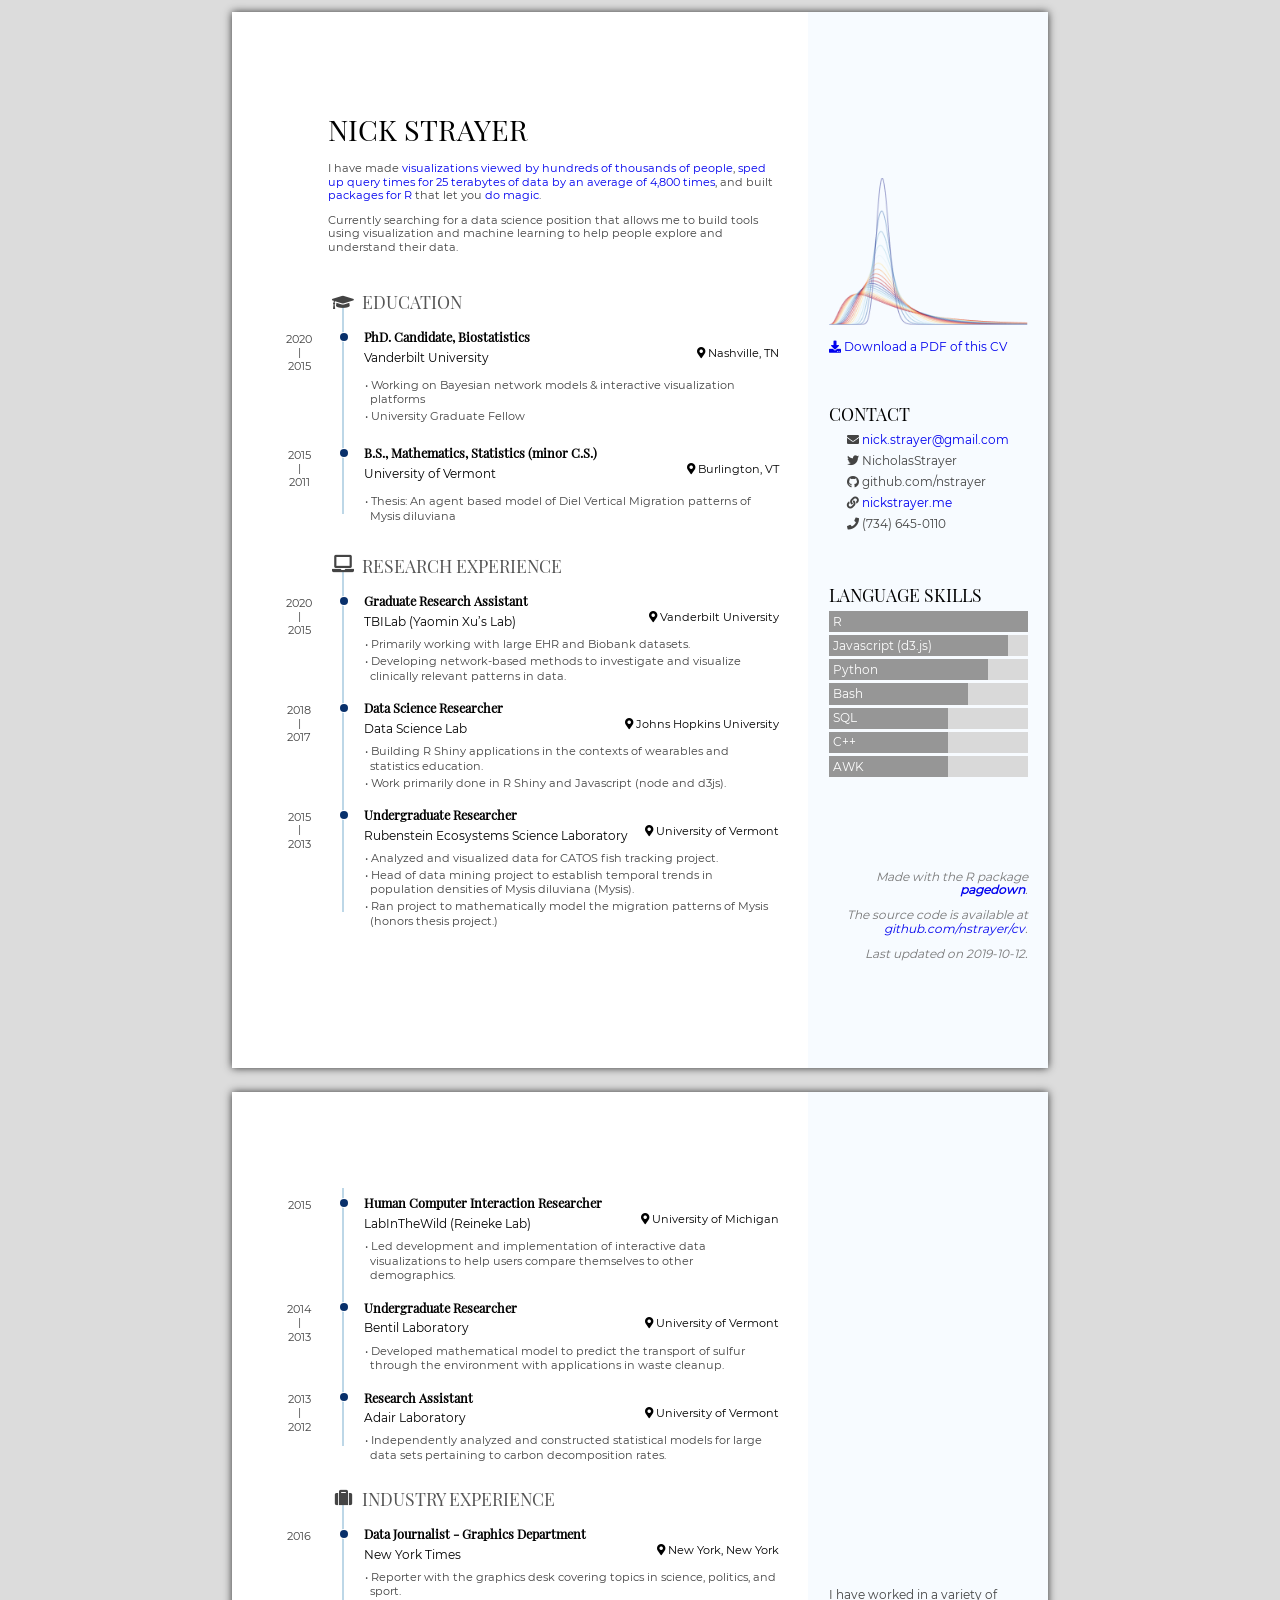
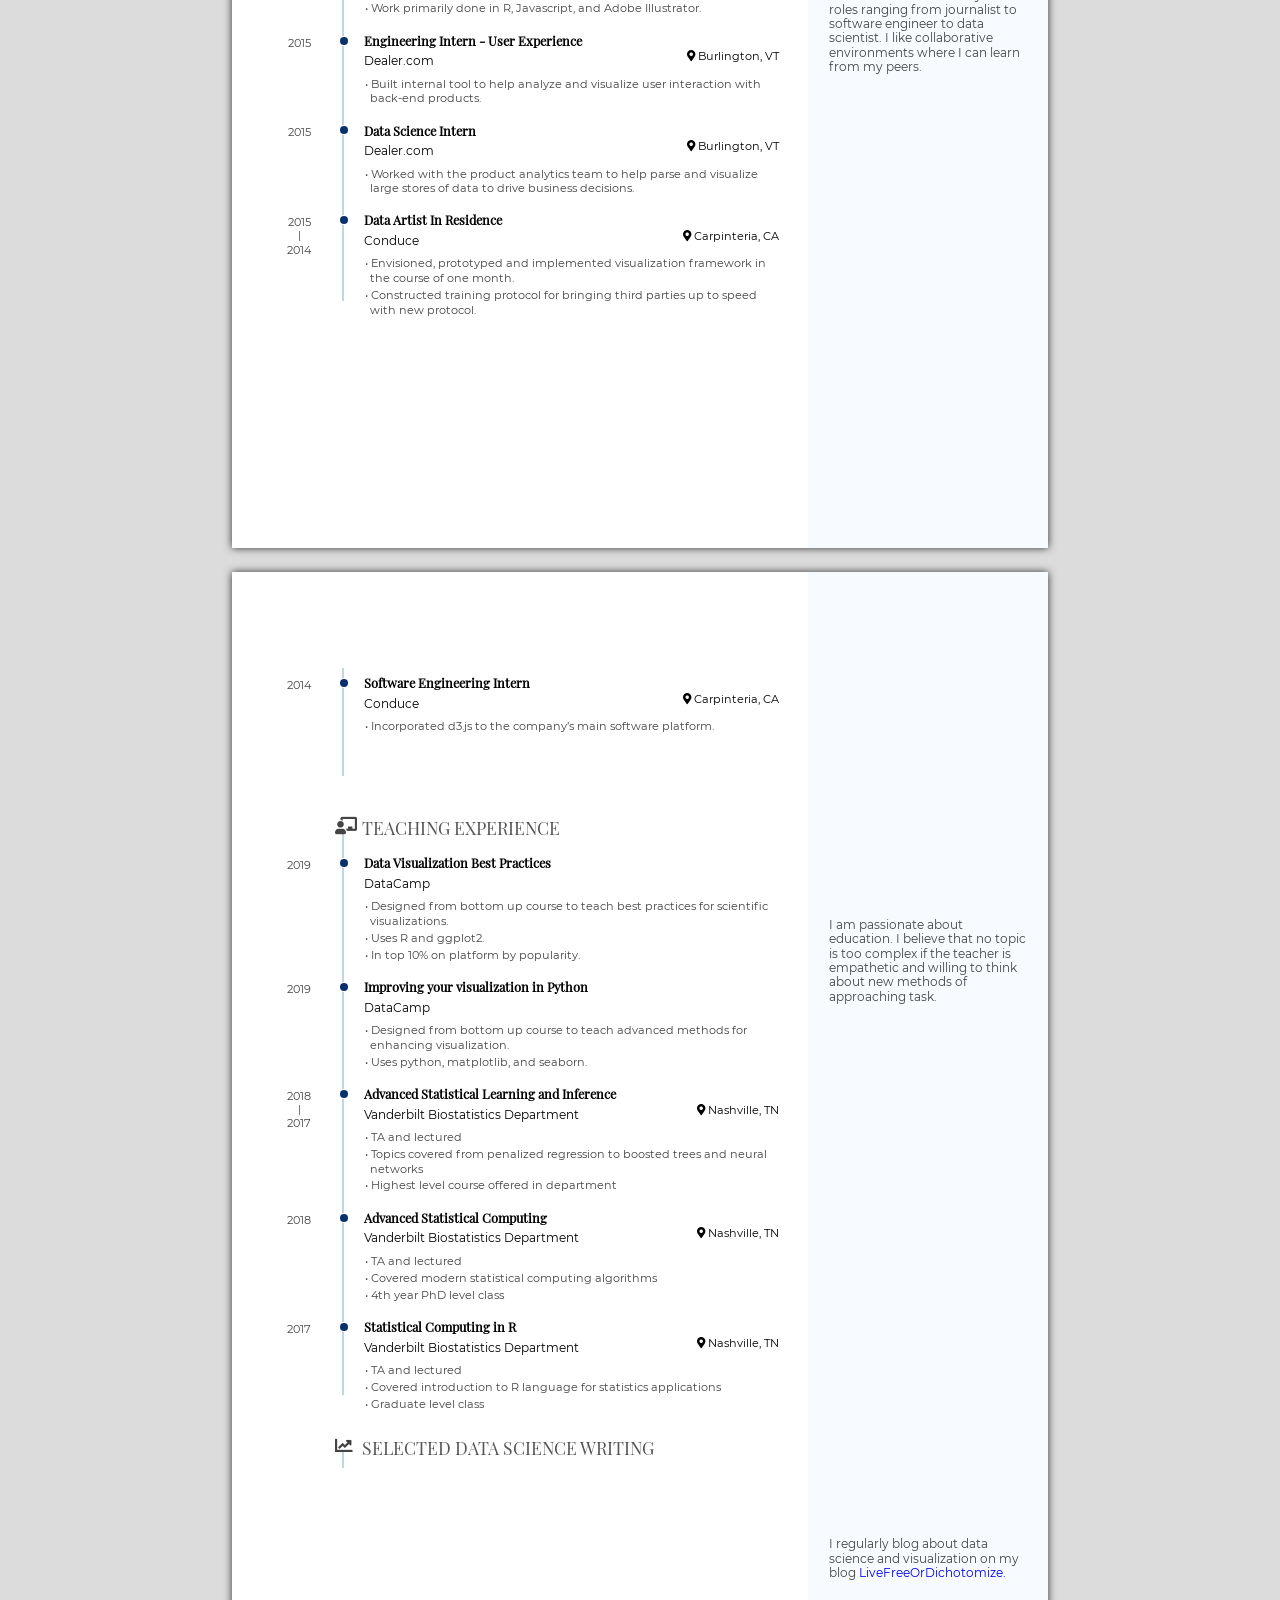
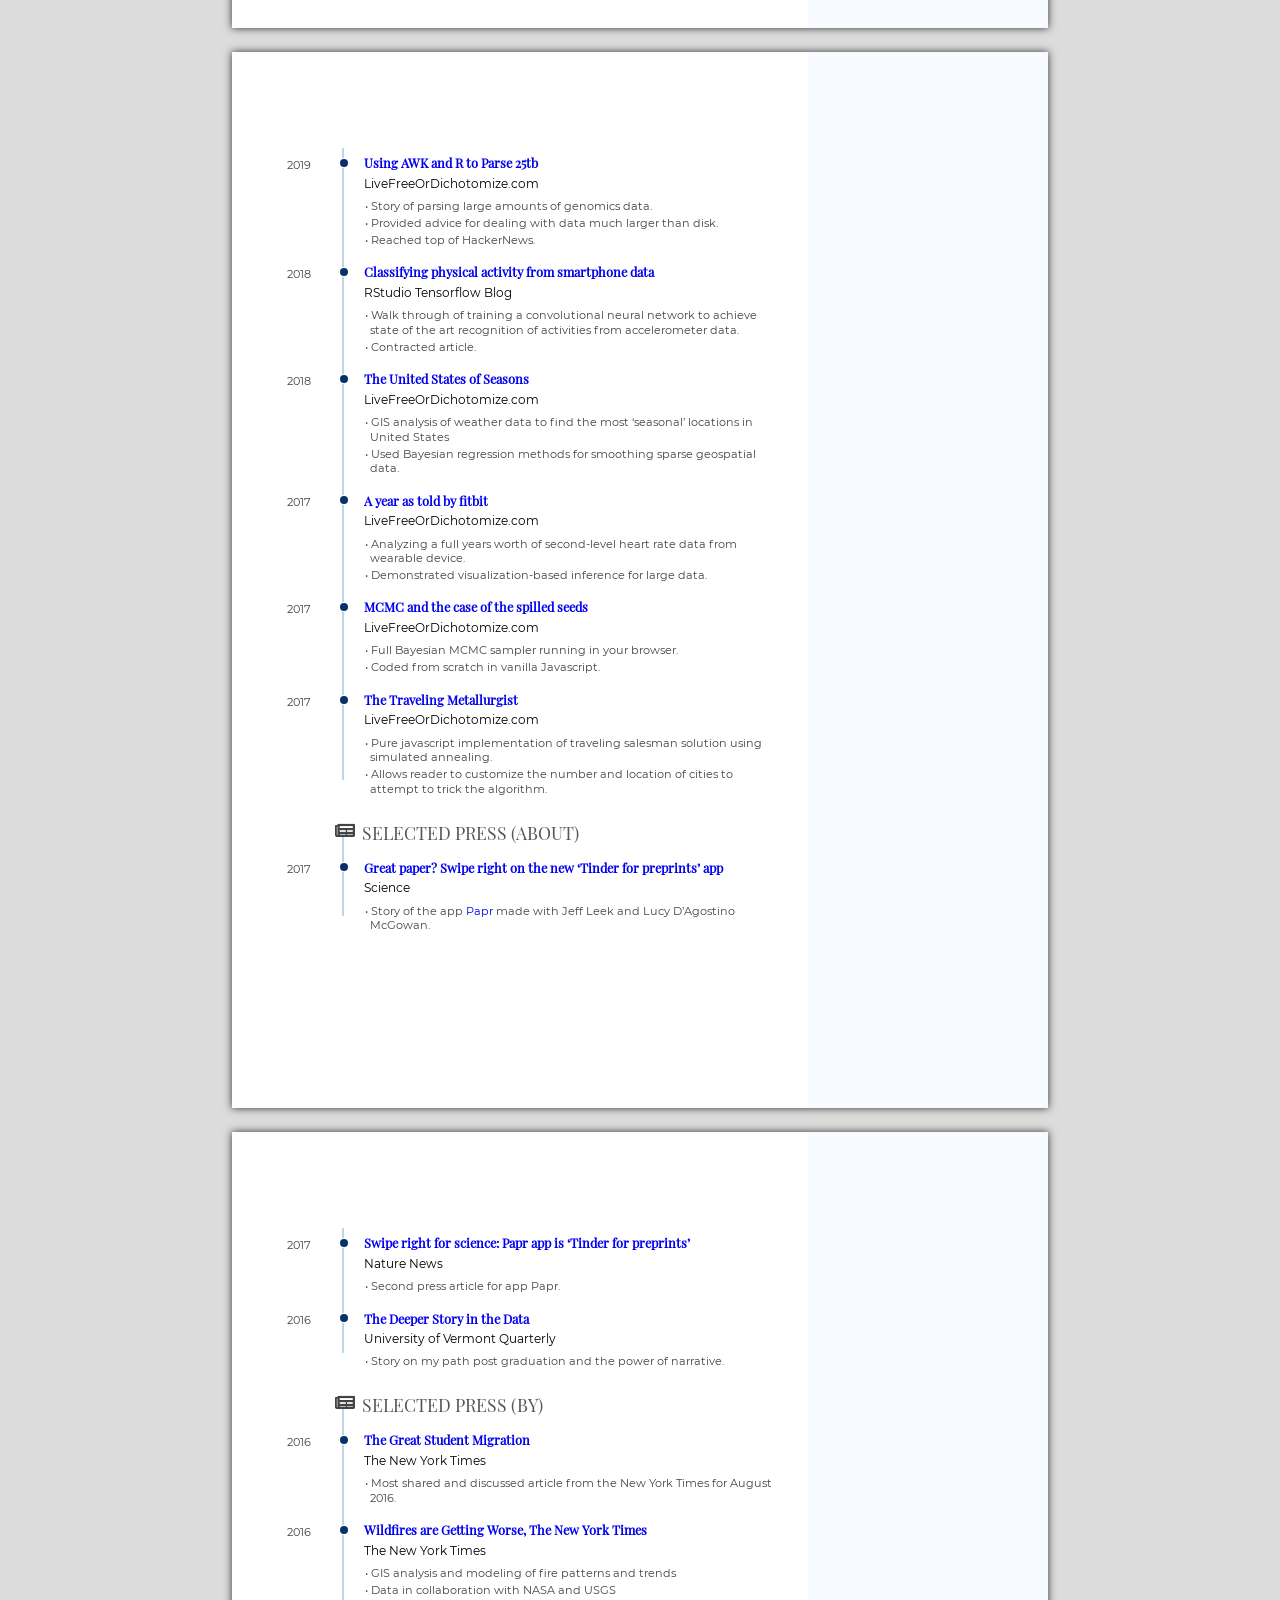
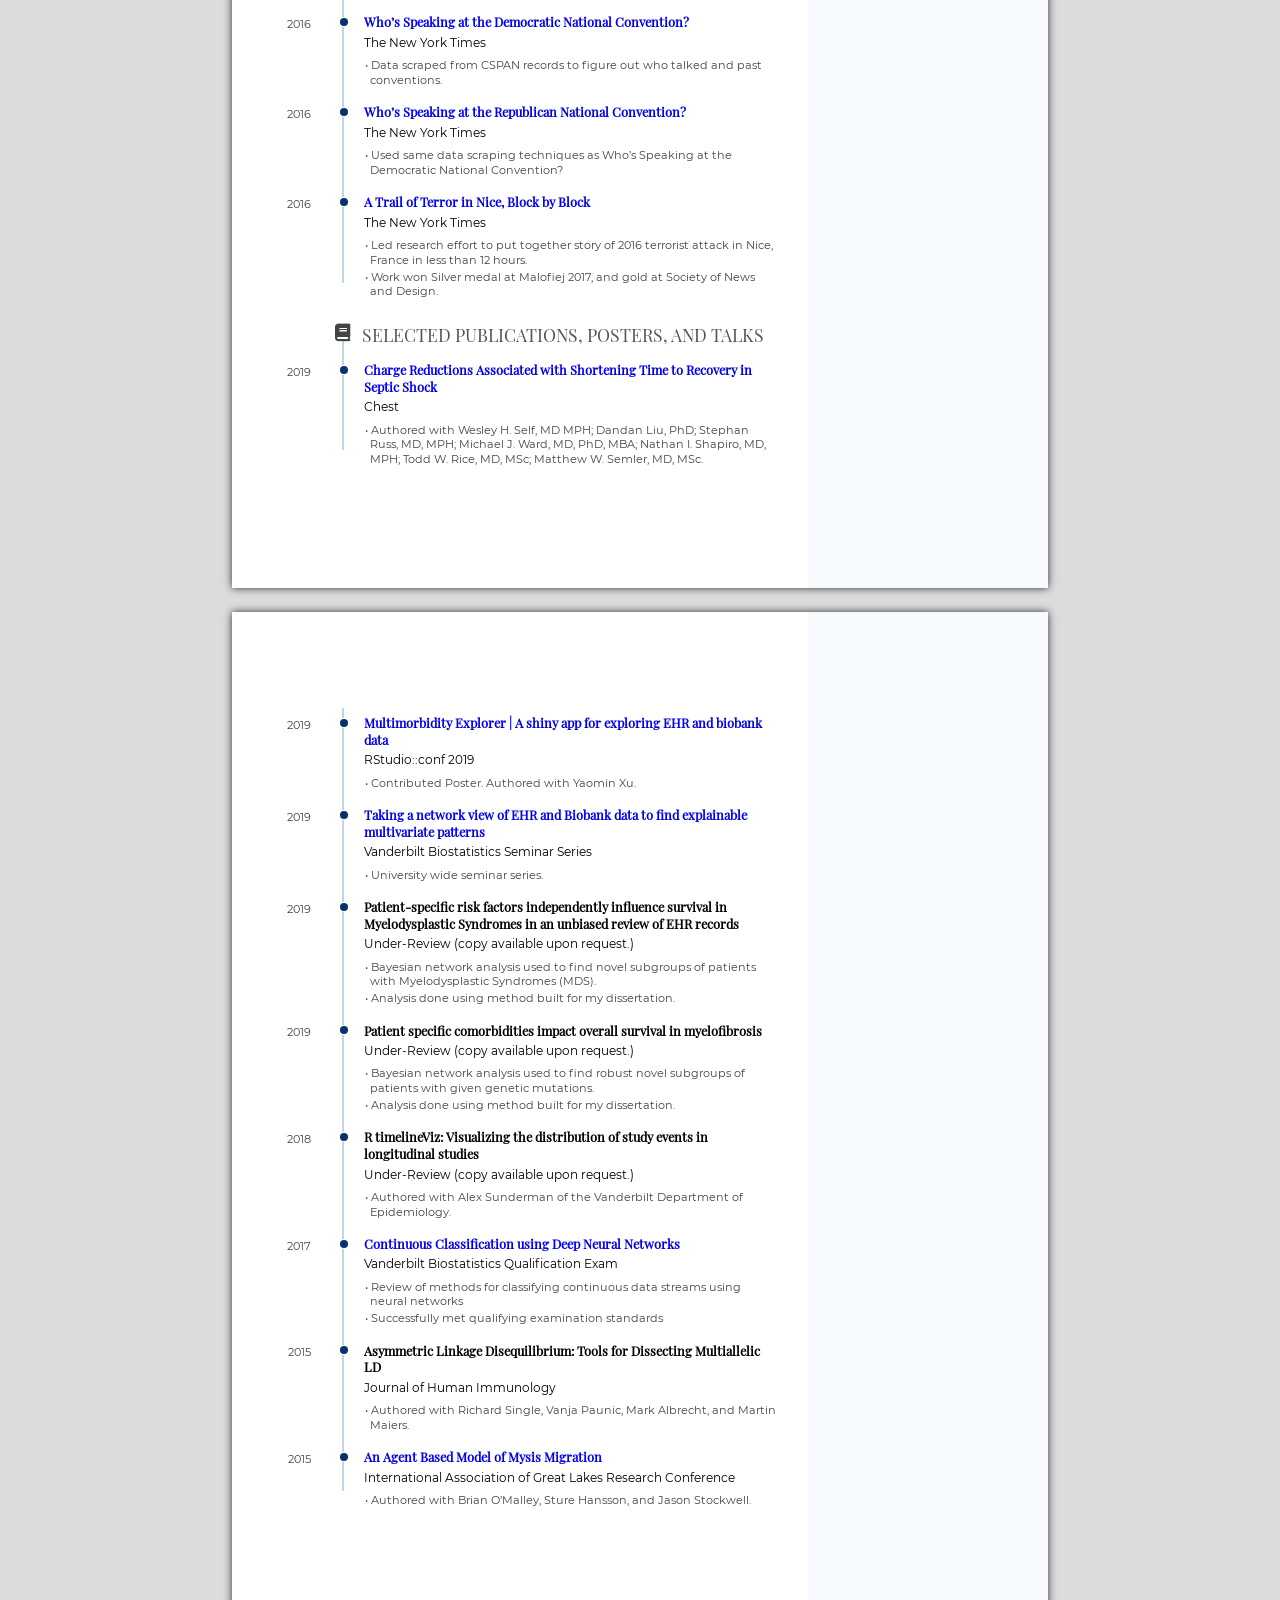
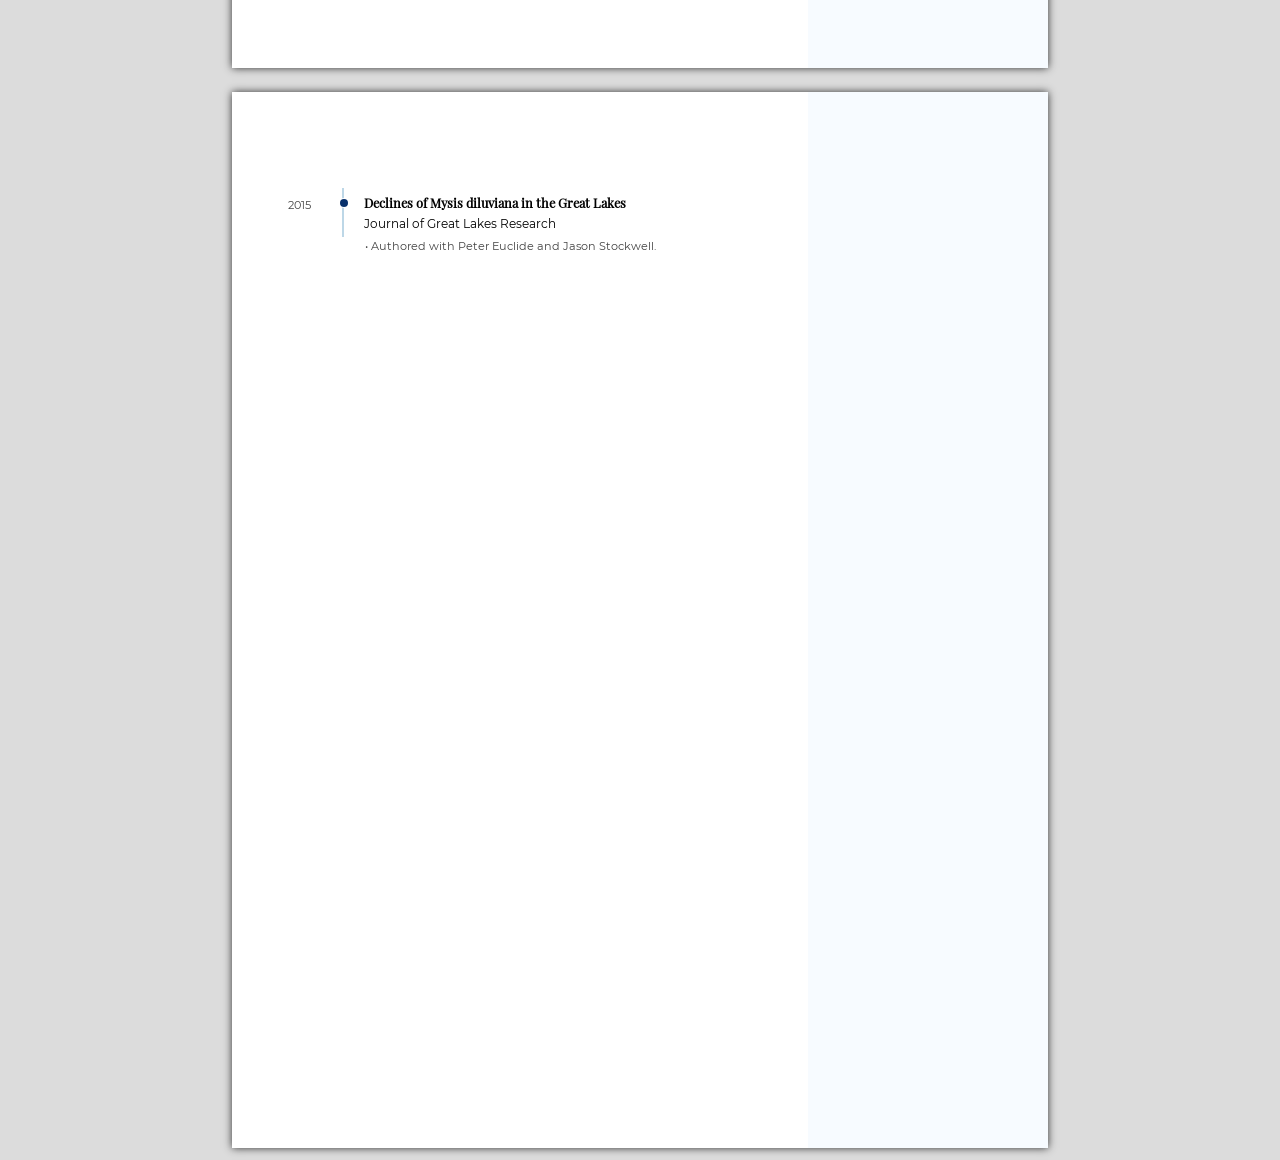
==== index.html @ a5affadc "Initial commit" ====
<!DOCTYPE html>
<html xmlns="http://www.w3.org/1999/xhtml">
  <head>
    <meta charset="utf-8" />
    <meta http-equiv="Content-Type" content="text/html; charset=utf-8" />
    <meta name="generator" content="pandoc" />
    <meta name="viewport" content="width=device-width, initial-scale=1">

    <meta name="author" content="Nick Strayer" />
    <meta name="date" content="2019-10-12" />
    <title>Nick Strayer’s CV</title>

        <style type="text/css">
.fa,.fab,.fal,.far,.fas{-moz-osx-font-smoothing:grayscale;-webkit-font-smoothing:antialiased;display:inline-block;font-style:normal;font-variant:normal;text-rendering:auto;line-height:1}.fa-lg{font-size:1.33333em;line-height:.75em;vertical-align:-.0667em}.fa-xs{font-size:.75em}.fa-sm{font-size:.875em}.fa-1x{font-size:1em}.fa-2x{font-size:2em}.fa-3x{font-size:3em}.fa-4x{font-size:4em}.fa-5x{font-size:5em}.fa-6x{font-size:6em}.fa-7x{font-size:7em}.fa-8x{font-size:8em}.fa-9x{font-size:9em}.fa-10x{font-size:10em}.fa-fw{text-align:center;width:1.25em}.fa-ul{list-style-type:none;margin-left:2.5em;padding-left:0}.fa-ul>li{position:relative}.fa-li{left:-2em;position:absolute;text-align:center;width:2em;line-height:inherit}.fa-border{border:.08em solid #eee;border-radius:.1em;padding:.2em .25em .15em}.fa-pull-left{float:left}.fa-pull-right{float:right}.fa.fa-pull-left,.fab.fa-pull-left,.fal.fa-pull-left,.far.fa-pull-left,.fas.fa-pull-left{margin-right:.3em}.fa.fa-pull-right,.fab.fa-pull-right,.fal.fa-pull-right,.far.fa-pull-right,.fas.fa-pull-right{margin-left:.3em}.fa-spin{animation:a 2s infinite linear}.fa-pulse{animation:a 1s infinite steps(8)}@keyframes a{0%{transform:rotate(0deg)}to{transform:rotate(1turn)}}.fa-rotate-90{-ms-filter:"progid:DXImageTransform.Microsoft.BasicImage(rotation=1)";transform:rotate(90deg)}.fa-rotate-180{-ms-filter:"progid:DXImageTransform.Microsoft.BasicImage(rotation=2)";transform:rotate(180deg)}.fa-rotate-270{-ms-filter:"progid:DXImageTransform.Microsoft.BasicImage(rotation=3)";transform:rotate(270deg)}.fa-flip-horizontal{-ms-filter:"progid:DXImageTransform.Microsoft.BasicImage(rotation=0, mirror=1)";transform:scaleX(-1)}.fa-flip-vertical{transform:scaleY(-1)}.fa-flip-horizontal.fa-flip-vertical,.fa-flip-vertical{-ms-filter:"progid:DXImageTransform.Microsoft.BasicImage(rotation=2, mirror=1)"}.fa-flip-horizontal.fa-flip-vertical{transform:scale(-1)}:root .fa-flip-horizontal,:root .fa-flip-vertical,:root .fa-rotate-90,:root .fa-rotate-180,:root .fa-rotate-270{-webkit-filter:none;filter:none}.fa-stack{display:inline-block;height:2em;line-height:2em;position:relative;vertical-align:middle;width:2em}.fa-stack-1x,.fa-stack-2x{left:0;position:absolute;text-align:center;width:100%}.fa-stack-1x{line-height:inherit}.fa-stack-2x{font-size:2em}.fa-inverse{color:#fff}.fa-500px:before{content:"\f26e"}.fa-accessible-icon:before{content:"\f368"}.fa-accusoft:before{content:"\f369"}.fa-address-book:before{content:"\f2b9"}.fa-address-card:before{content:"\f2bb"}.fa-adjust:before{content:"\f042"}.fa-adn:before{content:"\f170"}.fa-adversal:before{content:"\f36a"}.fa-affiliatetheme:before{content:"\f36b"}.fa-algolia:before{content:"\f36c"}.fa-align-center:before{content:"\f037"}.fa-align-justify:before{content:"\f039"}.fa-align-left:before{content:"\f036"}.fa-align-right:before{content:"\f038"}.fa-allergies:before{content:"\f461"}.fa-amazon:before{content:"\f270"}.fa-amazon-pay:before{content:"\f42c"}.fa-ambulance:before{content:"\f0f9"}.fa-american-sign-language-interpreting:before{content:"\f2a3"}.fa-amilia:before{content:"\f36d"}.fa-anchor:before{content:"\f13d"}.fa-android:before{content:"\f17b"}.fa-angellist:before{content:"\f209"}.fa-angle-double-down:before{content:"\f103"}.fa-angle-double-left:before{content:"\f100"}.fa-angle-double-right:before{content:"\f101"}.fa-angle-double-up:before{content:"\f102"}.fa-angle-down:before{content:"\f107"}.fa-angle-left:before{content:"\f104"}.fa-angle-right:before{content:"\f105"}.fa-angle-up:before{content:"\f106"}.fa-angry:before{content:"\f556"}.fa-angrycreative:before{content:"\f36e"}.fa-angular:before{content:"\f420"}.fa-app-store:before{content:"\f36f"}.fa-app-store-ios:before{content:"\f370"}.fa-apper:before{content:"\f371"}.fa-apple:before{content:"\f179"}.fa-apple-pay:before{content:"\f415"}.fa-archive:before{content:"\f187"}.fa-archway:before{content:"\f557"}.fa-arrow-alt-circle-down:before{content:"\f358"}.fa-arrow-alt-circle-left:before{content:"\f359"}.fa-arrow-alt-circle-right:before{content:"\f35a"}.fa-arrow-alt-circle-up:before{content:"\f35b"}.fa-arrow-circle-down:before{content:"\f0ab"}.fa-arrow-circle-left:before{content:"\f0a8"}.fa-arrow-circle-right:before{content:"\f0a9"}.fa-arrow-circle-up:before{content:"\f0aa"}.fa-arrow-down:before{content:"\f063"}.fa-arrow-left:before{content:"\f060"}.fa-arrow-right:before{content:"\f061"}.fa-arrow-up:before{content:"\f062"}.fa-arrows-alt:before{content:"\f0b2"}.fa-arrows-alt-h:before{content:"\f337"}.fa-arrows-alt-v:before{content:"\f338"}.fa-assistive-listening-systems:before{content:"\f2a2"}.fa-asterisk:before{content:"\f069"}.fa-asymmetrik:before{content:"\f372"}.fa-at:before{content:"\f1fa"}.fa-atlas:before{content:"\f558"}.fa-audible:before{content:"\f373"}.fa-audio-description:before{content:"\f29e"}.fa-autoprefixer:before{content:"\f41c"}.fa-avianex:before{content:"\f374"}.fa-aviato:before{content:"\f421"}.fa-award:before{content:"\f559"}.fa-aws:before{content:"\f375"}.fa-backspace:before{content:"\f55a"}.fa-backward:before{content:"\f04a"}.fa-balance-scale:before{content:"\f24e"}.fa-ban:before{content:"\f05e"}.fa-band-aid:before{content:"\f462"}.fa-bandcamp:before{content:"\f2d5"}.fa-barcode:before{content:"\f02a"}.fa-bars:before{content:"\f0c9"}.fa-baseball-ball:before{content:"\f433"}.fa-basketball-ball:before{content:"\f434"}.fa-bath:before{content:"\f2cd"}.fa-battery-empty:before{content:"\f244"}.fa-battery-full:before{content:"\f240"}.fa-battery-half:before{content:"\f242"}.fa-battery-quarter:before{content:"\f243"}.fa-battery-three-quarters:before{content:"\f241"}.fa-bed:before{content:"\f236"}.fa-beer:before{content:"\f0fc"}.fa-behance:before{content:"\f1b4"}.fa-behance-square:before{content:"\f1b5"}.fa-bell:before{content:"\f0f3"}.fa-bell-slash:before{content:"\f1f6"}.fa-bezier-curve:before{content:"\f55b"}.fa-bicycle:before{content:"\f206"}.fa-bimobject:before{content:"\f378"}.fa-binoculars:before{content:"\f1e5"}.fa-birthday-cake:before{content:"\f1fd"}.fa-bitbucket:before{content:"\f171"}.fa-bitcoin:before{content:"\f379"}.fa-bity:before{content:"\f37a"}.fa-black-tie:before{content:"\f27e"}.fa-blackberry:before{content:"\f37b"}.fa-blender:before{content:"\f517"}.fa-blind:before{content:"\f29d"}.fa-blogger:before{content:"\f37c"}.fa-blogger-b:before{content:"\f37d"}.fa-bluetooth:before{content:"\f293"}.fa-bluetooth-b:before{content:"\f294"}.fa-bold:before{content:"\f032"}.fa-bolt:before{content:"\f0e7"}.fa-bomb:before{content:"\f1e2"}.fa-bong:before{content:"\f55c"}.fa-book:before{content:"\f02d"}.fa-book-open:before{content:"\f518"}.fa-bookmark:before{content:"\f02e"}.fa-bowling-ball:before{content:"\f436"}.fa-box:before{content:"\f466"}.fa-box-open:before{content:"\f49e"}.fa-boxes:before{content:"\f468"}.fa-braille:before{content:"\f2a1"}.fa-briefcase:before{content:"\f0b1"}.fa-briefcase-medical:before{content:"\f469"}.fa-broadcast-tower:before{content:"\f519"}.fa-broom:before{content:"\f51a"}.fa-brush:before{content:"\f55d"}.fa-btc:before{content:"\f15a"}.fa-bug:before{content:"\f188"}.fa-building:before{content:"\f1ad"}.fa-bullhorn:before{content:"\f0a1"}.fa-bullseye:before{content:"\f140"}.fa-burn:before{content:"\f46a"}.fa-buromobelexperte:before{content:"\f37f"}.fa-bus:before{content:"\f207"}.fa-bus-alt:before{content:"\f55e"}.fa-buysellads:before{content:"\f20d"}.fa-calculator:before{content:"\f1ec"}.fa-calendar:before{content:"\f133"}.fa-calendar-alt:before{content:"\f073"}.fa-calendar-check:before{content:"\f274"}.fa-calendar-minus:before{content:"\f272"}.fa-calendar-plus:before{content:"\f271"}.fa-calendar-times:before{content:"\f273"}.fa-camera:before{content:"\f030"}.fa-camera-retro:before{content:"\f083"}.fa-cannabis:before{content:"\f55f"}.fa-capsules:before{content:"\f46b"}.fa-car:before{content:"\f1b9"}.fa-caret-down:before{content:"\f0d7"}.fa-caret-left:before{content:"\f0d9"}.fa-caret-right:before{content:"\f0da"}.fa-caret-square-down:before{content:"\f150"}.fa-caret-square-left:before{content:"\f191"}.fa-caret-square-right:before{content:"\f152"}.fa-caret-square-up:before{content:"\f151"}.fa-caret-up:before{content:"\f0d8"}.fa-cart-arrow-down:before{content:"\f218"}.fa-cart-plus:before{content:"\f217"}.fa-cc-amazon-pay:before{content:"\f42d"}.fa-cc-amex:before{content:"\f1f3"}.fa-cc-apple-pay:before{content:"\f416"}.fa-cc-diners-club:before{content:"\f24c"}.fa-cc-discover:before{content:"\f1f2"}.fa-cc-jcb:before{content:"\f24b"}.fa-cc-mastercard:before{content:"\f1f1"}.fa-cc-paypal:before{content:"\f1f4"}.fa-cc-stripe:before{content:"\f1f5"}.fa-cc-visa:before{content:"\f1f0"}.fa-centercode:before{content:"\f380"}.fa-certificate:before{content:"\f0a3"}.fa-chalkboard:before{content:"\f51b"}.fa-chalkboard-teacher:before{content:"\f51c"}.fa-chart-area:before{content:"\f1fe"}.fa-chart-bar:before{content:"\f080"}.fa-chart-line:before{content:"\f201"}.fa-chart-pie:before{content:"\f200"}.fa-check:before{content:"\f00c"}.fa-check-circle:before{content:"\f058"}.fa-check-double:before{content:"\f560"}.fa-check-square:before{content:"\f14a"}.fa-chess:before{content:"\f439"}.fa-chess-bishop:before{content:"\f43a"}.fa-chess-board:before{content:"\f43c"}.fa-chess-king:before{content:"\f43f"}.fa-chess-knight:before{content:"\f441"}.fa-chess-pawn:before{content:"\f443"}.fa-chess-queen:before{content:"\f445"}.fa-chess-rook:before{content:"\f447"}.fa-chevron-circle-down:before{content:"\f13a"}.fa-chevron-circle-left:before{content:"\f137"}.fa-chevron-circle-right:before{content:"\f138"}.fa-chevron-circle-up:before{content:"\f139"}.fa-chevron-down:before{content:"\f078"}.fa-chevron-left:before{content:"\f053"}.fa-chevron-right:before{content:"\f054"}.fa-chevron-up:before{content:"\f077"}.fa-child:before{content:"\f1ae"}.fa-chrome:before{content:"\f268"}.fa-church:before{content:"\f51d"}.fa-circle:before{content:"\f111"}.fa-circle-notch:before{content:"\f1ce"}.fa-clipboard:before{content:"\f328"}.fa-clipboard-check:before{content:"\f46c"}.fa-clipboard-list:before{content:"\f46d"}.fa-clock:before{content:"\f017"}.fa-clone:before{content:"\f24d"}.fa-closed-captioning:before{content:"\f20a"}.fa-cloud:before{content:"\f0c2"}.fa-cloud-download-alt:before{content:"\f381"}.fa-cloud-upload-alt:before{content:"\f382"}.fa-cloudscale:before{content:"\f383"}.fa-cloudsmith:before{content:"\f384"}.fa-cloudversify:before{content:"\f385"}.fa-cocktail:before{content:"\f561"}.fa-code:before{content:"\f121"}.fa-code-branch:before{content:"\f126"}.fa-codepen:before{content:"\f1cb"}.fa-codiepie:before{content:"\f284"}.fa-coffee:before{content:"\f0f4"}.fa-cog:before{content:"\f013"}.fa-cogs:before{content:"\f085"}.fa-coins:before{content:"\f51e"}.fa-columns:before{content:"\f0db"}.fa-comment:before{content:"\f075"}.fa-comment-alt:before{content:"\f27a"}.fa-comment-dots:before{content:"\f4ad"}.fa-comment-slash:before{content:"\f4b3"}.fa-comments:before{content:"\f086"}.fa-compact-disc:before{content:"\f51f"}.fa-compass:before{content:"\f14e"}.fa-compress:before{content:"\f066"}.fa-concierge-bell:before{content:"\f562"}.fa-connectdevelop:before{content:"\f20e"}.fa-contao:before{content:"\f26d"}.fa-cookie:before{content:"\f563"}.fa-cookie-bite:before{content:"\f564"}.fa-copy:before{content:"\f0c5"}.fa-copyright:before{content:"\f1f9"}.fa-couch:before{content:"\f4b8"}.fa-cpanel:before{content:"\f388"}.fa-creative-commons:before{content:"\f25e"}.fa-creative-commons-by:before{content:"\f4e7"}.fa-creative-commons-nc:before{content:"\f4e8"}.fa-creative-commons-nc-eu:before{content:"\f4e9"}.fa-creative-commons-nc-jp:before{content:"\f4ea"}.fa-creative-commons-nd:before{content:"\f4eb"}.fa-creative-commons-pd:before{content:"\f4ec"}.fa-creative-commons-pd-alt:before{content:"\f4ed"}.fa-creative-commons-remix:before{content:"\f4ee"}.fa-creative-commons-sa:before{content:"\f4ef"}.fa-creative-commons-sampling:before{content:"\f4f0"}.fa-creative-commons-sampling-plus:before{content:"\f4f1"}.fa-creative-commons-share:before{content:"\f4f2"}.fa-credit-card:before{content:"\f09d"}.fa-crop:before{content:"\f125"}.fa-crop-alt:before{content:"\f565"}.fa-crosshairs:before{content:"\f05b"}.fa-crow:before{content:"\f520"}.fa-crown:before{content:"\f521"}.fa-css3:before{content:"\f13c"}.fa-css3-alt:before{content:"\f38b"}.fa-cube:before{content:"\f1b2"}.fa-cubes:before{content:"\f1b3"}.fa-cut:before{content:"\f0c4"}.fa-cuttlefish:before{content:"\f38c"}.fa-d-and-d:before{content:"\f38d"}.fa-dashcube:before{content:"\f210"}.fa-database:before{content:"\f1c0"}.fa-deaf:before{content:"\f2a4"}.fa-delicious:before{content:"\f1a5"}.fa-deploydog:before{content:"\f38e"}.fa-deskpro:before{content:"\f38f"}.fa-desktop:before{content:"\f108"}.fa-deviantart:before{content:"\f1bd"}.fa-diagnoses:before{content:"\f470"}.fa-dice:before{content:"\f522"}.fa-dice-five:before{content:"\f523"}.fa-dice-four:before{content:"\f524"}.fa-dice-one:before{content:"\f525"}.fa-dice-six:before{content:"\f526"}.fa-dice-three:before{content:"\f527"}.fa-dice-two:before{content:"\f528"}.fa-digg:before{content:"\f1a6"}.fa-digital-ocean:before{content:"\f391"}.fa-digital-tachograph:before{content:"\f566"}.fa-discord:before{content:"\f392"}.fa-discourse:before{content:"\f393"}.fa-divide:before{content:"\f529"}.fa-dizzy:before{content:"\f567"}.fa-dna:before{content:"\f471"}.fa-dochub:before{content:"\f394"}.fa-docker:before{content:"\f395"}.fa-dollar-sign:before{content:"\f155"}.fa-dolly:before{content:"\f472"}.fa-dolly-flatbed:before{content:"\f474"}.fa-donate:before{content:"\f4b9"}.fa-door-closed:before{content:"\f52a"}.fa-door-open:before{content:"\f52b"}.fa-dot-circle:before{content:"\f192"}.fa-dove:before{content:"\f4ba"}.fa-download:before{content:"\f019"}.fa-draft2digital:before{content:"\f396"}.fa-drafting-compass:before{content:"\f568"}.fa-dribbble:before{content:"\f17d"}.fa-dribbble-square:before{content:"\f397"}.fa-dropbox:before{content:"\f16b"}.fa-drum:before{content:"\f569"}.fa-drum-steelpan:before{content:"\f56a"}.fa-drupal:before{content:"\f1a9"}.fa-dumbbell:before{content:"\f44b"}.fa-dyalog:before{content:"\f399"}.fa-earlybirds:before{content:"\f39a"}.fa-ebay:before{content:"\f4f4"}.fa-edge:before{content:"\f282"}.fa-edit:before{content:"\f044"}.fa-eject:before{content:"\f052"}.fa-elementor:before{content:"\f430"}.fa-ellipsis-h:before{content:"\f141"}.fa-ellipsis-v:before{content:"\f142"}.fa-ember:before{content:"\f423"}.fa-empire:before{content:"\f1d1"}.fa-envelope:before{content:"\f0e0"}.fa-envelope-open:before{content:"\f2b6"}.fa-envelope-square:before{content:"\f199"}.fa-envira:before{content:"\f299"}.fa-equals:before{content:"\f52c"}.fa-eraser:before{content:"\f12d"}.fa-erlang:before{content:"\f39d"}.fa-ethereum:before{content:"\f42e"}.fa-etsy:before{content:"\f2d7"}.fa-euro-sign:before{content:"\f153"}.fa-exchange-alt:before{content:"\f362"}.fa-exclamation:before{content:"\f12a"}.fa-exclamation-circle:before{content:"\f06a"}.fa-exclamation-triangle:before{content:"\f071"}.fa-expand:before{content:"\f065"}.fa-expand-arrows-alt:before{content:"\f31e"}.fa-expeditedssl:before{content:"\f23e"}.fa-external-link-alt:before{content:"\f35d"}.fa-external-link-square-alt:before{content:"\f360"}.fa-eye:before{content:"\f06e"}.fa-eye-dropper:before{content:"\f1fb"}.fa-eye-slash:before{content:"\f070"}.fa-facebook:before{content:"\f09a"}.fa-facebook-f:before{content:"\f39e"}.fa-facebook-messenger:before{content:"\f39f"}.fa-facebook-square:before{content:"\f082"}.fa-fast-backward:before{content:"\f049"}.fa-fast-forward:before{content:"\f050"}.fa-fax:before{content:"\f1ac"}.fa-feather:before{content:"\f52d"}.fa-feather-alt:before{content:"\f56b"}.fa-female:before{content:"\f182"}.fa-fighter-jet:before{content:"\f0fb"}.fa-file:before{content:"\f15b"}.fa-file-alt:before{content:"\f15c"}.fa-file-archive:before{content:"\f1c6"}.fa-file-audio:before{content:"\f1c7"}.fa-file-code:before{content:"\f1c9"}.fa-file-contract:before{content:"\f56c"}.fa-file-download:before{content:"\f56d"}.fa-file-excel:before{content:"\f1c3"}.fa-file-export:before{content:"\f56e"}.fa-file-image:before{content:"\f1c5"}.fa-file-import:before{content:"\f56f"}.fa-file-invoice:before{content:"\f570"}.fa-file-invoice-dollar:before{content:"\f571"}.fa-file-medical:before{content:"\f477"}.fa-file-medical-alt:before{content:"\f478"}.fa-file-pdf:before{content:"\f1c1"}.fa-file-powerpoint:before{content:"\f1c4"}.fa-file-prescription:before{content:"\f572"}.fa-file-signature:before{content:"\f573"}.fa-file-upload:before{content:"\f574"}.fa-file-video:before{content:"\f1c8"}.fa-file-word:before{content:"\f1c2"}.fa-fill:before{content:"\f575"}.fa-fill-drip:before{content:"\f576"}.fa-film:before{content:"\f008"}.fa-filter:before{content:"\f0b0"}.fa-fingerprint:before{content:"\f577"}.fa-fire:before{content:"\f06d"}.fa-fire-extinguisher:before{content:"\f134"}.fa-firefox:before{content:"\f269"}.fa-first-aid:before{content:"\f479"}.fa-first-order:before{content:"\f2b0"}.fa-first-order-alt:before{content:"\f50a"}.fa-firstdraft:before{content:"\f3a1"}.fa-fish:before{content:"\f578"}.fa-flag:before{content:"\f024"}.fa-flag-checkered:before{content:"\f11e"}.fa-flask:before{content:"\f0c3"}.fa-flickr:before{content:"\f16e"}.fa-flipboard:before{content:"\f44d"}.fa-flushed:before{content:"\f579"}.fa-fly:before{content:"\f417"}.fa-folder:before{content:"\f07b"}.fa-folder-open:before{content:"\f07c"}.fa-font:before{content:"\f031"}.fa-font-awesome:before{content:"\f2b4"}.fa-font-awesome-alt:before{content:"\f35c"}.fa-font-awesome-flag:before{content:"\f425"}.fa-font-awesome-logo-full:before{content:"\f4e6"}.fa-fonticons:before{content:"\f280"}.fa-fonticons-fi:before{content:"\f3a2"}.fa-football-ball:before{content:"\f44e"}.fa-fort-awesome:before{content:"\f286"}.fa-fort-awesome-alt:before{content:"\f3a3"}.fa-forumbee:before{content:"\f211"}.fa-forward:before{content:"\f04e"}.fa-foursquare:before{content:"\f180"}.fa-free-code-camp:before{content:"\f2c5"}.fa-freebsd:before{content:"\f3a4"}.fa-frog:before{content:"\f52e"}.fa-frown:before{content:"\f119"}.fa-frown-open:before{content:"\f57a"}.fa-fulcrum:before{content:"\f50b"}.fa-futbol:before{content:"\f1e3"}.fa-galactic-republic:before{content:"\f50c"}.fa-galactic-senate:before{content:"\f50d"}.fa-gamepad:before{content:"\f11b"}.fa-gas-pump:before{content:"\f52f"}.fa-gavel:before{content:"\f0e3"}.fa-gem:before{content:"\f3a5"}.fa-genderless:before{content:"\f22d"}.fa-get-pocket:before{content:"\f265"}.fa-gg:before{content:"\f260"}.fa-gg-circle:before{content:"\f261"}.fa-gift:before{content:"\f06b"}.fa-git:before{content:"\f1d3"}.fa-git-square:before{content:"\f1d2"}.fa-github:before{content:"\f09b"}.fa-github-alt:before{content:"\f113"}.fa-github-square:before{content:"\f092"}.fa-gitkraken:before{content:"\f3a6"}.fa-gitlab:before{content:"\f296"}.fa-gitter:before{content:"\f426"}.fa-glass-martini:before{content:"\f000"}.fa-glass-martini-alt:before{content:"\f57b"}.fa-glasses:before{content:"\f530"}.fa-glide:before{content:"\f2a5"}.fa-glide-g:before{content:"\f2a6"}.fa-globe:before{content:"\f0ac"}.fa-globe-africa:before{content:"\f57c"}.fa-globe-americas:before{content:"\f57d"}.fa-globe-asia:before{content:"\f57e"}.fa-gofore:before{content:"\f3a7"}.fa-golf-ball:before{content:"\f450"}.fa-goodreads:before{content:"\f3a8"}.fa-goodreads-g:before{content:"\f3a9"}.fa-google:before{content:"\f1a0"}.fa-google-drive:before{content:"\f3aa"}.fa-google-play:before{content:"\f3ab"}.fa-google-plus:before{content:"\f2b3"}.fa-google-plus-g:before{content:"\f0d5"}.fa-google-plus-square:before{content:"\f0d4"}.fa-google-wallet:before{content:"\f1ee"}.fa-graduation-cap:before{content:"\f19d"}.fa-gratipay:before{content:"\f184"}.fa-grav:before{content:"\f2d6"}.fa-greater-than:before{content:"\f531"}.fa-greater-than-equal:before{content:"\f532"}.fa-grimace:before{content:"\f57f"}.fa-grin:before{content:"\f580"}.fa-grin-alt:before{content:"\f581"}.fa-grin-beam:before{content:"\f582"}.fa-grin-beam-sweat:before{content:"\f583"}.fa-grin-hearts:before{content:"\f584"}.fa-grin-squint:before{content:"\f585"}.fa-grin-squint-tears:before{content:"\f586"}.fa-grin-stars:before{content:"\f587"}.fa-grin-tears:before{content:"\f588"}.fa-grin-tongue:before{content:"\f589"}.fa-grin-tongue-squint:before{content:"\f58a"}.fa-grin-tongue-wink:before{content:"\f58b"}.fa-grin-wink:before{content:"\f58c"}.fa-grip-horizontal:before{content:"\f58d"}.fa-grip-vertical:before{content:"\f58e"}.fa-gripfire:before{content:"\f3ac"}.fa-grunt:before{content:"\f3ad"}.fa-gulp:before{content:"\f3ae"}.fa-h-square:before{content:"\f0fd"}.fa-hacker-news:before{content:"\f1d4"}.fa-hacker-news-square:before{content:"\f3af"}.fa-hand-holding:before{content:"\f4bd"}.fa-hand-holding-heart:before{content:"\f4be"}.fa-hand-holding-usd:before{content:"\f4c0"}.fa-hand-lizard:before{content:"\f258"}.fa-hand-paper:before{content:"\f256"}.fa-hand-peace:before{content:"\f25b"}.fa-hand-point-down:before{content:"\f0a7"}.fa-hand-point-left:before{content:"\f0a5"}.fa-hand-point-right:before{content:"\f0a4"}.fa-hand-point-up:before{content:"\f0a6"}.fa-hand-pointer:before{content:"\f25a"}.fa-hand-rock:before{content:"\f255"}.fa-hand-scissors:before{content:"\f257"}.fa-hand-spock:before{content:"\f259"}.fa-hands:before{content:"\f4c2"}.fa-hands-helping:before{content:"\f4c4"}.fa-handshake:before{content:"\f2b5"}.fa-hashtag:before{content:"\f292"}.fa-hdd:before{content:"\f0a0"}.fa-heading:before{content:"\f1dc"}.fa-headphones:before{content:"\f025"}.fa-headphones-alt:before{content:"\f58f"}.fa-headset:before{content:"\f590"}.fa-heart:before{content:"\f004"}.fa-heartbeat:before{content:"\f21e"}.fa-helicopter:before{content:"\f533"}.fa-highlighter:before{content:"\f591"}.fa-hips:before{content:"\f452"}.fa-hire-a-helper:before{content:"\f3b0"}.fa-history:before{content:"\f1da"}.fa-hockey-puck:before{content:"\f453"}.fa-home:before{content:"\f015"}.fa-hooli:before{content:"\f427"}.fa-hornbill:before{content:"\f592"}.fa-hospital:before{content:"\f0f8"}.fa-hospital-alt:before{content:"\f47d"}.fa-hospital-symbol:before{content:"\f47e"}.fa-hot-tub:before{content:"\f593"}.fa-hotel:before{content:"\f594"}.fa-hotjar:before{content:"\f3b1"}.fa-hourglass:before{content:"\f254"}.fa-hourglass-end:before{content:"\f253"}.fa-hourglass-half:before{content:"\f252"}.fa-hourglass-start:before{content:"\f251"}.fa-houzz:before{content:"\f27c"}.fa-html5:before{content:"\f13b"}.fa-hubspot:before{content:"\f3b2"}.fa-i-cursor:before{content:"\f246"}.fa-id-badge:before{content:"\f2c1"}.fa-id-card:before{content:"\f2c2"}.fa-id-card-alt:before{content:"\f47f"}.fa-image:before{content:"\f03e"}.fa-images:before{content:"\f302"}.fa-imdb:before{content:"\f2d8"}.fa-inbox:before{content:"\f01c"}.fa-indent:before{content:"\f03c"}.fa-industry:before{content:"\f275"}.fa-infinity:before{content:"\f534"}.fa-info:before{content:"\f129"}.fa-info-circle:before{content:"\f05a"}.fa-instagram:before{content:"\f16d"}.fa-internet-explorer:before{content:"\f26b"}.fa-ioxhost:before{content:"\f208"}.fa-italic:before{content:"\f033"}.fa-itunes:before{content:"\f3b4"}.fa-itunes-note:before{content:"\f3b5"}.fa-java:before{content:"\f4e4"}.fa-jedi-order:before{content:"\f50e"}.fa-jenkins:before{content:"\f3b6"}.fa-joget:before{content:"\f3b7"}.fa-joint:before{content:"\f595"}.fa-joomla:before{content:"\f1aa"}.fa-js:before{content:"\f3b8"}.fa-js-square:before{content:"\f3b9"}.fa-jsfiddle:before{content:"\f1cc"}.fa-key:before{content:"\f084"}.fa-keybase:before{content:"\f4f5"}.fa-keyboard:before{content:"\f11c"}.fa-keycdn:before{content:"\f3ba"}.fa-kickstarter:before{content:"\f3bb"}.fa-kickstarter-k:before{content:"\f3bc"}.fa-kiss:before{content:"\f596"}.fa-kiss-beam:before{content:"\f597"}.fa-kiss-wink-heart:before{content:"\f598"}.fa-kiwi-bird:before{content:"\f535"}.fa-korvue:before{content:"\f42f"}.fa-language:before{content:"\f1ab"}.fa-laptop:before{content:"\f109"}.fa-laravel:before{content:"\f3bd"}.fa-lastfm:before{content:"\f202"}.fa-lastfm-square:before{content:"\f203"}.fa-laugh:before{content:"\f599"}.fa-laugh-beam:before{content:"\f59a"}.fa-laugh-squint:before{content:"\f59b"}.fa-laugh-wink:before{content:"\f59c"}.fa-leaf:before{content:"\f06c"}.fa-leanpub:before{content:"\f212"}.fa-lemon:before{content:"\f094"}.fa-less:before{content:"\f41d"}.fa-less-than:before{content:"\f536"}.fa-less-than-equal:before{content:"\f537"}.fa-level-down-alt:before{content:"\f3be"}.fa-level-up-alt:before{content:"\f3bf"}.fa-life-ring:before{content:"\f1cd"}.fa-lightbulb:before{content:"\f0eb"}.fa-line:before{content:"\f3c0"}.fa-link:before{content:"\f0c1"}.fa-linkedin:before{content:"\f08c"}.fa-linkedin-in:before{content:"\f0e1"}.fa-linode:before{content:"\f2b8"}.fa-linux:before{content:"\f17c"}.fa-lira-sign:before{content:"\f195"}.fa-list:before{content:"\f03a"}.fa-list-alt:before{content:"\f022"}.fa-list-ol:before{content:"\f0cb"}.fa-list-ul:before{content:"\f0ca"}.fa-location-arrow:before{content:"\f124"}.fa-lock:before{content:"\f023"}.fa-lock-open:before{content:"\f3c1"}.fa-long-arrow-alt-down:before{content:"\f309"}.fa-long-arrow-alt-left:before{content:"\f30a"}.fa-long-arrow-alt-right:before{content:"\f30b"}.fa-long-arrow-alt-up:before{content:"\f30c"}.fa-low-vision:before{content:"\f2a8"}.fa-luggage-cart:before{content:"\f59d"}.fa-lyft:before{content:"\f3c3"}.fa-magento:before{content:"\f3c4"}.fa-magic:before{content:"\f0d0"}.fa-magnet:before{content:"\f076"}.fa-mailchimp:before{content:"\f59e"}.fa-male:before{content:"\f183"}.fa-mandalorian:before{content:"\f50f"}.fa-map:before{content:"\f279"}.fa-map-marked:before{content:"\f59f"}.fa-map-marked-alt:before{content:"\f5a0"}.fa-map-marker:before{content:"\f041"}.fa-map-marker-alt:before{content:"\f3c5"}.fa-map-pin:before{content:"\f276"}.fa-map-signs:before{content:"\f277"}.fa-marker:before{content:"\f5a1"}.fa-mars:before{content:"\f222"}.fa-mars-double:before{content:"\f227"}.fa-mars-stroke:before{content:"\f229"}.fa-mars-stroke-h:before{content:"\f22b"}.fa-mars-stroke-v:before{content:"\f22a"}.fa-mastodon:before{content:"\f4f6"}.fa-maxcdn:before{content:"\f136"}.fa-medal:before{content:"\f5a2"}.fa-medapps:before{content:"\f3c6"}.fa-medium:before{content:"\f23a"}.fa-medium-m:before{content:"\f3c7"}.fa-medkit:before{content:"\f0fa"}.fa-medrt:before{content:"\f3c8"}.fa-meetup:before{content:"\f2e0"}.fa-megaport:before{content:"\f5a3"}.fa-meh:before{content:"\f11a"}.fa-meh-blank:before{content:"\f5a4"}.fa-meh-rolling-eyes:before{content:"\f5a5"}.fa-memory:before{content:"\f538"}.fa-mercury:before{content:"\f223"}.fa-microchip:before{content:"\f2db"}.fa-microphone:before{content:"\f130"}.fa-microphone-alt:before{content:"\f3c9"}.fa-microphone-alt-slash:before{content:"\f539"}.fa-microphone-slash:before{content:"\f131"}.fa-microsoft:before{content:"\f3ca"}.fa-minus:before{content:"\f068"}.fa-minus-circle:before{content:"\f056"}.fa-minus-square:before{content:"\f146"}.fa-mix:before{content:"\f3cb"}.fa-mixcloud:before{content:"\f289"}.fa-mizuni:before{content:"\f3cc"}.fa-mobile:before{content:"\f10b"}.fa-mobile-alt:before{content:"\f3cd"}.fa-modx:before{content:"\f285"}.fa-monero:before{content:"\f3d0"}.fa-money-bill:before{content:"\f0d6"}.fa-money-bill-alt:before{content:"\f3d1"}.fa-money-bill-wave:before{content:"\f53a"}.fa-money-bill-wave-alt:before{content:"\f53b"}.fa-money-check:before{content:"\f53c"}.fa-money-check-alt:before{content:"\f53d"}.fa-monument:before{content:"\f5a6"}.fa-moon:before{content:"\f186"}.fa-mortar-pestle:before{content:"\f5a7"}.fa-motorcycle:before{content:"\f21c"}.fa-mouse-pointer:before{content:"\f245"}.fa-music:before{content:"\f001"}.fa-napster:before{content:"\f3d2"}.fa-neuter:before{content:"\f22c"}.fa-newspaper:before{content:"\f1ea"}.fa-nimblr:before{content:"\f5a8"}.fa-nintendo-switch:before{content:"\f418"}.fa-node:before{content:"\f419"}.fa-node-js:before{content:"\f3d3"}.fa-not-equal:before{content:"\f53e"}.fa-notes-medical:before{content:"\f481"}.fa-npm:before{content:"\f3d4"}.fa-ns8:before{content:"\f3d5"}.fa-nutritionix:before{content:"\f3d6"}.fa-object-group:before{content:"\f247"}.fa-object-ungroup:before{content:"\f248"}.fa-odnoklassniki:before{content:"\f263"}.fa-odnoklassniki-square:before{content:"\f264"}.fa-old-republic:before{content:"\f510"}.fa-opencart:before{content:"\f23d"}.fa-openid:before{content:"\f19b"}.fa-opera:before{content:"\f26a"}.fa-optin-monster:before{content:"\f23c"}.fa-osi:before{content:"\f41a"}.fa-outdent:before{content:"\f03b"}.fa-page4:before{content:"\f3d7"}.fa-pagelines:before{content:"\f18c"}.fa-paint-brush:before{content:"\f1fc"}.fa-paint-roller:before{content:"\f5aa"}.fa-palette:before{content:"\f53f"}.fa-palfed:before{content:"\f3d8"}.fa-pallet:before{content:"\f482"}.fa-paper-plane:before{content:"\f1d8"}.fa-paperclip:before{content:"\f0c6"}.fa-parachute-box:before{content:"\f4cd"}.fa-paragraph:before{content:"\f1dd"}.fa-parking:before{content:"\f540"}.fa-passport:before{content:"\f5ab"}.fa-paste:before{content:"\f0ea"}.fa-patreon:before{content:"\f3d9"}.fa-pause:before{content:"\f04c"}.fa-pause-circle:before{content:"\f28b"}.fa-paw:before{content:"\f1b0"}.fa-paypal:before{content:"\f1ed"}.fa-pen:before{content:"\f304"}.fa-pen-alt:before{content:"\f305"}.fa-pen-fancy:before{content:"\f5ac"}.fa-pen-nib:before{content:"\f5ad"}.fa-pen-square:before{content:"\f14b"}.fa-pencil-alt:before{content:"\f303"}.fa-pencil-ruler:before{content:"\f5ae"}.fa-people-carry:before{content:"\f4ce"}.fa-percent:before{content:"\f295"}.fa-percentage:before{content:"\f541"}.fa-periscope:before{content:"\f3da"}.fa-phabricator:before{content:"\f3db"}.fa-phoenix-framework:before{content:"\f3dc"}.fa-phoenix-squadron:before{content:"\f511"}.fa-phone:before{content:"\f095"}.fa-phone-slash:before{content:"\f3dd"}.fa-phone-square:before{content:"\f098"}.fa-phone-volume:before{content:"\f2a0"}.fa-php:before{content:"\f457"}.fa-pied-piper:before{content:"\f2ae"}.fa-pied-piper-alt:before{content:"\f1a8"}.fa-pied-piper-hat:before{content:"\f4e5"}.fa-pied-piper-pp:before{content:"\f1a7"}.fa-piggy-bank:before{content:"\f4d3"}.fa-pills:before{content:"\f484"}.fa-pinterest:before{content:"\f0d2"}.fa-pinterest-p:before{content:"\f231"}.fa-pinterest-square:before{content:"\f0d3"}.fa-plane:before{content:"\f072"}.fa-plane-arrival:before{content:"\f5af"}.fa-plane-departure:before{content:"\f5b0"}.fa-play:before{content:"\f04b"}.fa-play-circle:before{content:"\f144"}.fa-playstation:before{content:"\f3df"}.fa-plug:before{content:"\f1e6"}.fa-plus:before{content:"\f067"}.fa-plus-circle:before{content:"\f055"}.fa-plus-square:before{content:"\f0fe"}.fa-podcast:before{content:"\f2ce"}.fa-poo:before{content:"\f2fe"}.fa-portrait:before{content:"\f3e0"}.fa-pound-sign:before{content:"\f154"}.fa-power-off:before{content:"\f011"}.fa-prescription:before{content:"\f5b1"}.fa-prescription-bottle:before{content:"\f485"}.fa-prescription-bottle-alt:before{content:"\f486"}.fa-print:before{content:"\f02f"}.fa-procedures:before{content:"\f487"}.fa-product-hunt:before{content:"\f288"}.fa-project-diagram:before{content:"\f542"}.fa-pushed:before{content:"\f3e1"}.fa-puzzle-piece:before{content:"\f12e"}.fa-python:before{content:"\f3e2"}.fa-qq:before{content:"\f1d6"}.fa-qrcode:before{content:"\f029"}.fa-question:before{content:"\f128"}.fa-question-circle:before{content:"\f059"}.fa-quidditch:before{content:"\f458"}.fa-quinscape:before{content:"\f459"}.fa-quora:before{content:"\f2c4"}.fa-quote-left:before{content:"\f10d"}.fa-quote-right:before{content:"\f10e"}.fa-r-project:before{content:"\f4f7"}.fa-random:before{content:"\f074"}.fa-ravelry:before{content:"\f2d9"}.fa-react:before{content:"\f41b"}.fa-readme:before{content:"\f4d5"}.fa-rebel:before{content:"\f1d0"}.fa-receipt:before{content:"\f543"}.fa-recycle:before{content:"\f1b8"}.fa-red-river:before{content:"\f3e3"}.fa-reddit:before{content:"\f1a1"}.fa-reddit-alien:before{content:"\f281"}.fa-reddit-square:before{content:"\f1a2"}.fa-redo:before{content:"\f01e"}.fa-redo-alt:before{content:"\f2f9"}.fa-registered:before{content:"\f25d"}.fa-rendact:before{content:"\f3e4"}.fa-renren:before{content:"\f18b"}.fa-reply:before{content:"\f3e5"}.fa-reply-all:before{content:"\f122"}.fa-replyd:before{content:"\f3e6"}.fa-researchgate:before{content:"\f4f8"}.fa-resolving:before{content:"\f3e7"}.fa-retweet:before{content:"\f079"}.fa-ribbon:before{content:"\f4d6"}.fa-road:before{content:"\f018"}.fa-robot:before{content:"\f544"}.fa-rocket:before{content:"\f135"}.fa-rocketchat:before{content:"\f3e8"}.fa-rockrms:before{content:"\f3e9"}.fa-rss:before{content:"\f09e"}.fa-rss-square:before{content:"\f143"}.fa-ruble-sign:before{content:"\f158"}.fa-ruler:before{content:"\f545"}.fa-ruler-combined:before{content:"\f546"}.fa-ruler-horizontal:before{content:"\f547"}.fa-ruler-vertical:before{content:"\f548"}.fa-rupee-sign:before{content:"\f156"}.fa-sad-cry:before{content:"\f5b3"}.fa-sad-tear:before{content:"\f5b4"}.fa-safari:before{content:"\f267"}.fa-sass:before{content:"\f41e"}.fa-save:before{content:"\f0c7"}.fa-schlix:before{content:"\f3ea"}.fa-school:before{content:"\f549"}.fa-screwdriver:before{content:"\f54a"}.fa-scribd:before{content:"\f28a"}.fa-search:before{content:"\f002"}.fa-search-minus:before{content:"\f010"}.fa-search-plus:before{content:"\f00e"}.fa-searchengin:before{content:"\f3eb"}.fa-seedling:before{content:"\f4d8"}.fa-sellcast:before{content:"\f2da"}.fa-sellsy:before{content:"\f213"}.fa-server:before{content:"\f233"}.fa-servicestack:before{content:"\f3ec"}.fa-share:before{content:"\f064"}.fa-share-alt:before{content:"\f1e0"}.fa-share-alt-square:before{content:"\f1e1"}.fa-share-square:before{content:"\f14d"}.fa-shekel-sign:before{content:"\f20b"}.fa-shield-alt:before{content:"\f3ed"}.fa-ship:before{content:"\f21a"}.fa-shipping-fast:before{content:"\f48b"}.fa-shirtsinbulk:before{content:"\f214"}.fa-shoe-prints:before{content:"\f54b"}.fa-shopping-bag:before{content:"\f290"}.fa-shopping-basket:before{content:"\f291"}.fa-shopping-cart:before{content:"\f07a"}.fa-shopware:before{content:"\f5b5"}.fa-shower:before{content:"\f2cc"}.fa-shuttle-van:before{content:"\f5b6"}.fa-sign:before{content:"\f4d9"}.fa-sign-in-alt:before{content:"\f2f6"}.fa-sign-language:before{content:"\f2a7"}.fa-sign-out-alt:before{content:"\f2f5"}.fa-signal:before{content:"\f012"}.fa-signature:before{content:"\f5b7"}.fa-simplybuilt:before{content:"\f215"}.fa-sistrix:before{content:"\f3ee"}.fa-sitemap:before{content:"\f0e8"}.fa-sith:before{content:"\f512"}.fa-skull:before{content:"\f54c"}.fa-skyatlas:before{content:"\f216"}.fa-skype:before{content:"\f17e"}.fa-slack:before{content:"\f198"}.fa-slack-hash:before{content:"\f3ef"}.fa-sliders-h:before{content:"\f1de"}.fa-slideshare:before{content:"\f1e7"}.fa-smile:before{content:"\f118"}.fa-smile-beam:before{content:"\f5b8"}.fa-smile-wink:before{content:"\f4da"}.fa-smoking:before{content:"\f48d"}.fa-smoking-ban:before{content:"\f54d"}.fa-snapchat:before{content:"\f2ab"}.fa-snapchat-ghost:before{content:"\f2ac"}.fa-snapchat-square:before{content:"\f2ad"}.fa-snowflake:before{content:"\f2dc"}.fa-solar-panel:before{content:"\f5ba"}.fa-sort:before{content:"\f0dc"}.fa-sort-alpha-down:before{content:"\f15d"}.fa-sort-alpha-up:before{content:"\f15e"}.fa-sort-amount-down:before{content:"\f160"}.fa-sort-amount-up:before{content:"\f161"}.fa-sort-down:before{content:"\f0dd"}.fa-sort-numeric-down:before{content:"\f162"}.fa-sort-numeric-up:before{content:"\f163"}.fa-sort-up:before{content:"\f0de"}.fa-soundcloud:before{content:"\f1be"}.fa-spa:before{content:"\f5bb"}.fa-space-shuttle:before{content:"\f197"}.fa-speakap:before{content:"\f3f3"}.fa-spinner:before{content:"\f110"}.fa-splotch:before{content:"\f5bc"}.fa-spotify:before{content:"\f1bc"}.fa-spray-can:before{content:"\f5bd"}.fa-square:before{content:"\f0c8"}.fa-square-full:before{content:"\f45c"}.fa-squarespace:before{content:"\f5be"}.fa-stack-exchange:before{content:"\f18d"}.fa-stack-overflow:before{content:"\f16c"}.fa-stamp:before{content:"\f5bf"}.fa-star:before{content:"\f005"}.fa-star-half:before{content:"\f089"}.fa-star-half-alt:before{content:"\f5c0"}.fa-staylinked:before{content:"\f3f5"}.fa-steam:before{content:"\f1b6"}.fa-steam-square:before{content:"\f1b7"}.fa-steam-symbol:before{content:"\f3f6"}.fa-step-backward:before{content:"\f048"}.fa-step-forward:before{content:"\f051"}.fa-stethoscope:before{content:"\f0f1"}.fa-sticker-mule:before{content:"\f3f7"}.fa-sticky-note:before{content:"\f249"}.fa-stop:before{content:"\f04d"}.fa-stop-circle:before{content:"\f28d"}.fa-stopwatch:before{content:"\f2f2"}.fa-store:before{content:"\f54e"}.fa-store-alt:before{content:"\f54f"}.fa-strava:before{content:"\f428"}.fa-stream:before{content:"\f550"}.fa-street-view:before{content:"\f21d"}.fa-strikethrough:before{content:"\f0cc"}.fa-stripe:before{content:"\f429"}.fa-stripe-s:before{content:"\f42a"}.fa-stroopwafel:before{content:"\f551"}.fa-studiovinari:before{content:"\f3f8"}.fa-stumbleupon:before{content:"\f1a4"}.fa-stumbleupon-circle:before{content:"\f1a3"}.fa-subscript:before{content:"\f12c"}.fa-subway:before{content:"\f239"}.fa-suitcase:before{content:"\f0f2"}.fa-suitcase-rolling:before{content:"\f5c1"}.fa-sun:before{content:"\f185"}.fa-superpowers:before{content:"\f2dd"}.fa-superscript:before{content:"\f12b"}.fa-supple:before{content:"\f3f9"}.fa-surprise:before{content:"\f5c2"}.fa-swatchbook:before{content:"\f5c3"}.fa-swimmer:before{content:"\f5c4"}.fa-swimming-pool:before{content:"\f5c5"}.fa-sync:before{content:"\f021"}.fa-sync-alt:before{content:"\f2f1"}.fa-syringe:before{content:"\f48e"}.fa-table:before{content:"\f0ce"}.fa-table-tennis:before{content:"\f45d"}.fa-tablet:before{content:"\f10a"}.fa-tablet-alt:before{content:"\f3fa"}.fa-tablets:before{content:"\f490"}.fa-tachometer-alt:before{content:"\f3fd"}.fa-tag:before{content:"\f02b"}.fa-tags:before{content:"\f02c"}.fa-tape:before{content:"\f4db"}.fa-tasks:before{content:"\f0ae"}.fa-taxi:before{content:"\f1ba"}.fa-teamspeak:before{content:"\f4f9"}.fa-telegram:before{content:"\f2c6"}.fa-telegram-plane:before{content:"\f3fe"}.fa-tencent-weibo:before{content:"\f1d5"}.fa-terminal:before{content:"\f120"}.fa-text-height:before{content:"\f034"}.fa-text-width:before{content:"\f035"}.fa-th:before{content:"\f00a"}.fa-th-large:before{content:"\f009"}.fa-th-list:before{content:"\f00b"}.fa-themeco:before{content:"\f5c6"}.fa-themeisle:before{content:"\f2b2"}.fa-thermometer:before{content:"\f491"}.fa-thermometer-empty:before{content:"\f2cb"}.fa-thermometer-full:before{content:"\f2c7"}.fa-thermometer-half:before{content:"\f2c9"}.fa-thermometer-quarter:before{content:"\f2ca"}.fa-thermometer-three-quarters:before{content:"\f2c8"}.fa-thumbs-down:before{content:"\f165"}.fa-thumbs-up:before{content:"\f164"}.fa-thumbtack:before{content:"\f08d"}.fa-ticket-alt:before{content:"\f3ff"}.fa-times:before{content:"\f00d"}.fa-times-circle:before{content:"\f057"}.fa-tint:before{content:"\f043"}.fa-tint-slash:before{content:"\f5c7"}.fa-tired:before{content:"\f5c8"}.fa-toggle-off:before{content:"\f204"}.fa-toggle-on:before{content:"\f205"}.fa-toolbox:before{content:"\f552"}.fa-tooth:before{content:"\f5c9"}.fa-trade-federation:before{content:"\f513"}.fa-trademark:before{content:"\f25c"}.fa-train:before{content:"\f238"}.fa-transgender:before{content:"\f224"}.fa-transgender-alt:before{content:"\f225"}.fa-trash:before{content:"\f1f8"}.fa-trash-alt:before{content:"\f2ed"}.fa-tree:before{content:"\f1bb"}.fa-trello:before{content:"\f181"}.fa-tripadvisor:before{content:"\f262"}.fa-trophy:before{content:"\f091"}.fa-truck:before{content:"\f0d1"}.fa-truck-loading:before{content:"\f4de"}.fa-truck-moving:before{content:"\f4df"}.fa-tshirt:before{content:"\f553"}.fa-tty:before{content:"\f1e4"}.fa-tumblr:before{content:"\f173"}.fa-tumblr-square:before{content:"\f174"}.fa-tv:before{content:"\f26c"}.fa-twitch:before{content:"\f1e8"}.fa-twitter:before{content:"\f099"}.fa-twitter-square:before{content:"\f081"}.fa-typo3:before{content:"\f42b"}.fa-uber:before{content:"\f402"}.fa-uikit:before{content:"\f403"}.fa-umbrella:before{content:"\f0e9"}.fa-umbrella-beach:before{content:"\f5ca"}.fa-underline:before{content:"\f0cd"}.fa-undo:before{content:"\f0e2"}.fa-undo-alt:before{content:"\f2ea"}.fa-uniregistry:before{content:"\f404"}.fa-universal-access:before{content:"\f29a"}.fa-university:before{content:"\f19c"}.fa-unlink:before{content:"\f127"}.fa-unlock:before{content:"\f09c"}.fa-unlock-alt:before{content:"\f13e"}.fa-untappd:before{content:"\f405"}.fa-upload:before{content:"\f093"}.fa-usb:before{content:"\f287"}.fa-user:before{content:"\f007"}.fa-user-alt:before{content:"\f406"}.fa-user-alt-slash:before{content:"\f4fa"}.fa-user-astronaut:before{content:"\f4fb"}.fa-user-check:before{content:"\f4fc"}.fa-user-circle:before{content:"\f2bd"}.fa-user-clock:before{content:"\f4fd"}.fa-user-cog:before{content:"\f4fe"}.fa-user-edit:before{content:"\f4ff"}.fa-user-friends:before{content:"\f500"}.fa-user-graduate:before{content:"\f501"}.fa-user-lock:before{content:"\f502"}.fa-user-md:before{content:"\f0f0"}.fa-user-minus:before{content:"\f503"}.fa-user-ninja:before{content:"\f504"}.fa-user-plus:before{content:"\f234"}.fa-user-secret:before{content:"\f21b"}.fa-user-shield:before{content:"\f505"}.fa-user-slash:before{content:"\f506"}.fa-user-tag:before{content:"\f507"}.fa-user-tie:before{content:"\f508"}.fa-user-times:before{content:"\f235"}.fa-users:before{content:"\f0c0"}.fa-users-cog:before{content:"\f509"}.fa-ussunnah:before{content:"\f407"}.fa-utensil-spoon:before{content:"\f2e5"}.fa-utensils:before{content:"\f2e7"}.fa-vaadin:before{content:"\f408"}.fa-vector-square:before{content:"\f5cb"}.fa-venus:before{content:"\f221"}.fa-venus-double:before{content:"\f226"}.fa-venus-mars:before{content:"\f228"}.fa-viacoin:before{content:"\f237"}.fa-viadeo:before{content:"\f2a9"}.fa-viadeo-square:before{content:"\f2aa"}.fa-vial:before{content:"\f492"}.fa-vials:before{content:"\f493"}.fa-viber:before{content:"\f409"}.fa-video:before{content:"\f03d"}.fa-video-slash:before{content:"\f4e2"}.fa-vimeo:before{content:"\f40a"}.fa-vimeo-square:before{content:"\f194"}.fa-vimeo-v:before{content:"\f27d"}.fa-vine:before{content:"\f1ca"}.fa-vk:before{content:"\f189"}.fa-vnv:before{content:"\f40b"}.fa-volleyball-ball:before{content:"\f45f"}.fa-volume-down:before{content:"\f027"}.fa-volume-off:before{content:"\f026"}.fa-volume-up:before{content:"\f028"}.fa-vuejs:before{content:"\f41f"}.fa-walking:before{content:"\f554"}.fa-wallet:before{content:"\f555"}.fa-warehouse:before{content:"\f494"}.fa-weebly:before{content:"\f5cc"}.fa-weibo:before{content:"\f18a"}.fa-weight:before{content:"\f496"}.fa-weight-hanging:before{content:"\f5cd"}.fa-weixin:before{content:"\f1d7"}.fa-whatsapp:before{content:"\f232"}.fa-whatsapp-square:before{content:"\f40c"}.fa-wheelchair:before{content:"\f193"}.fa-whmcs:before{content:"\f40d"}.fa-wifi:before{content:"\f1eb"}.fa-wikipedia-w:before{content:"\f266"}.fa-window-close:before{content:"\f410"}.fa-window-maximize:before{content:"\f2d0"}.fa-window-minimize:before{content:"\f2d1"}.fa-window-restore:before{content:"\f2d2"}.fa-windows:before{content:"\f17a"}.fa-wine-glass:before{content:"\f4e3"}.fa-wine-glass-alt:before{content:"\f5ce"}.fa-wix:before{content:"\f5cf"}.fa-wolf-pack-battalion:before{content:"\f514"}.fa-won-sign:before{content:"\f159"}.fa-wordpress:before{content:"\f19a"}.fa-wordpress-simple:before{content:"\f411"}.fa-wpbeginner:before{content:"\f297"}.fa-wpexplorer:before{content:"\f2de"}.fa-wpforms:before{content:"\f298"}.fa-wrench:before{content:"\f0ad"}.fa-x-ray:before{content:"\f497"}.fa-xbox:before{content:"\f412"}.fa-xing:before{content:"\f168"}.fa-xing-square:before{content:"\f169"}.fa-y-combinator:before{content:"\f23b"}.fa-yahoo:before{content:"\f19e"}.fa-yandex:before{content:"\f413"}.fa-yandex-international:before{content:"\f414"}.fa-yelp:before{content:"\f1e9"}.fa-yen-sign:before{content:"\f157"}.fa-yoast:before{content:"\f2b1"}.fa-youtube:before{content:"\f167"}.fa-youtube-square:before{content:"\f431"}.sr-only{border:0;clip:rect(0,0,0,0);height:1px;margin:-1px;overflow:hidden;padding:0;position:absolute;width:1px}.sr-only-focusable:active,.sr-only-focusable:focus{clip:auto;height:auto;margin:0;overflow:visible;position:static;width:auto}@font-face{font-family:"Font Awesome 5 Brands";font-style:normal;font-weight:normal;src:url([data-uri]);src:url([data-uri]) format("embedded-opentype"),url([data-uri]) format("woff2"),url([data-uri]) format("woff"),url([data-uri]) format("truetype"),url([data-uri]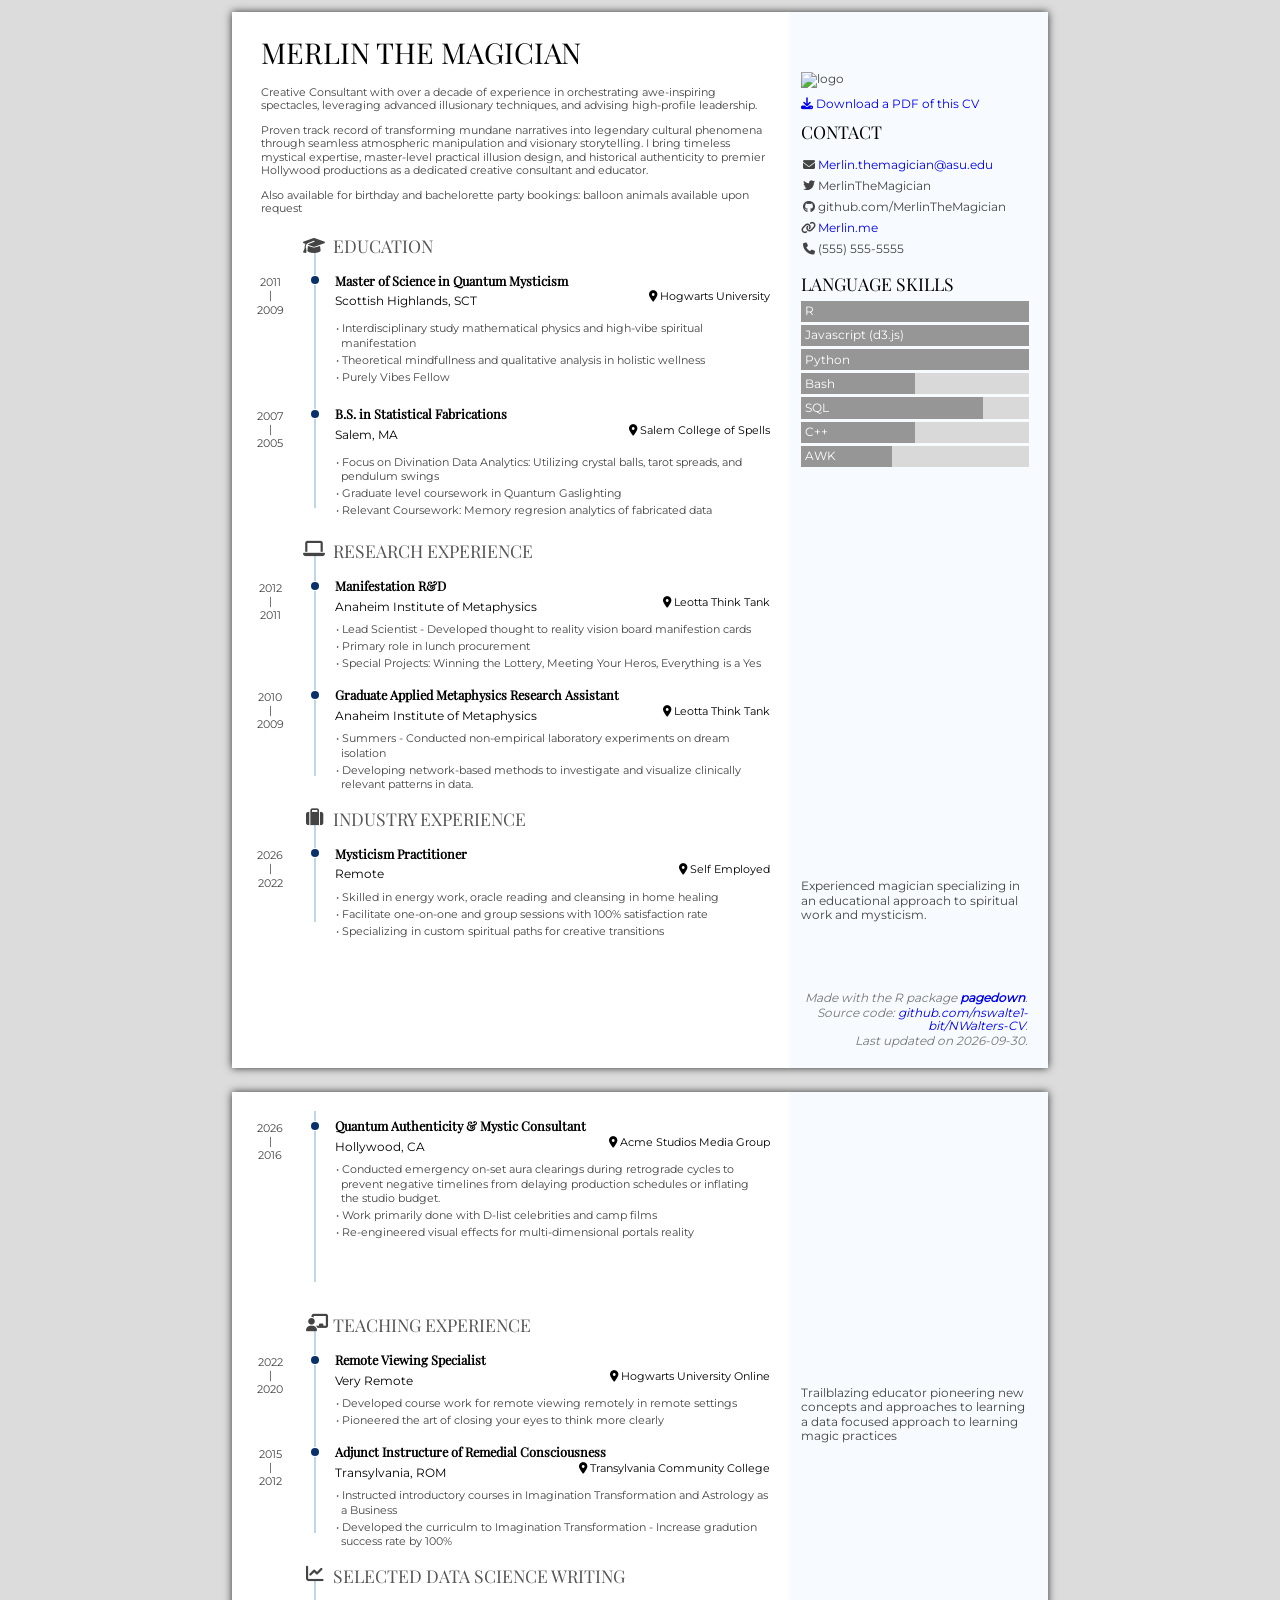
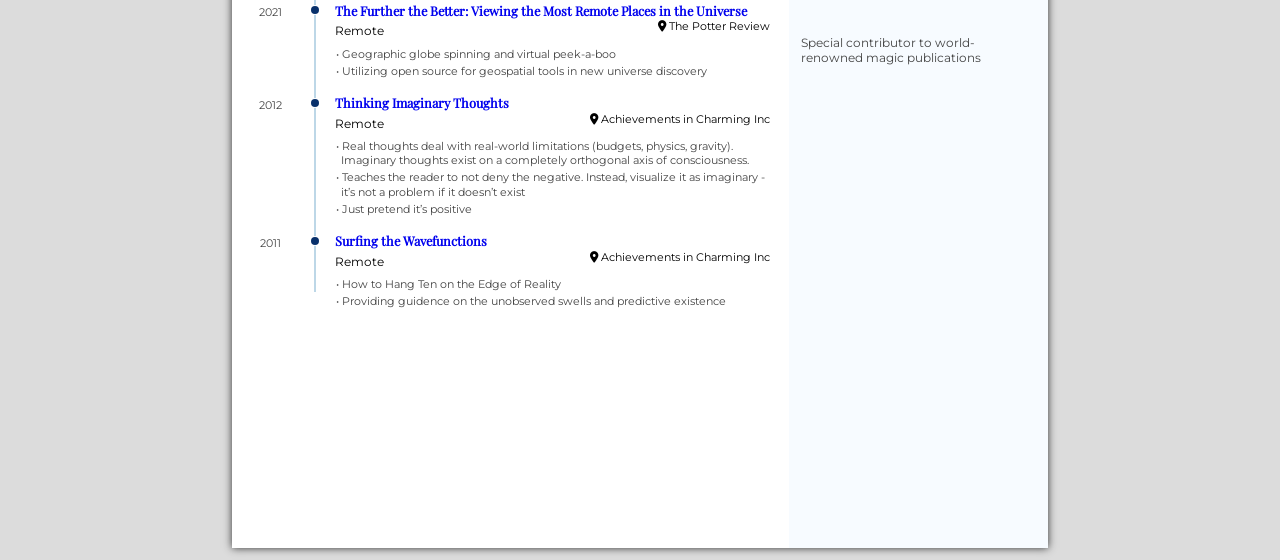
